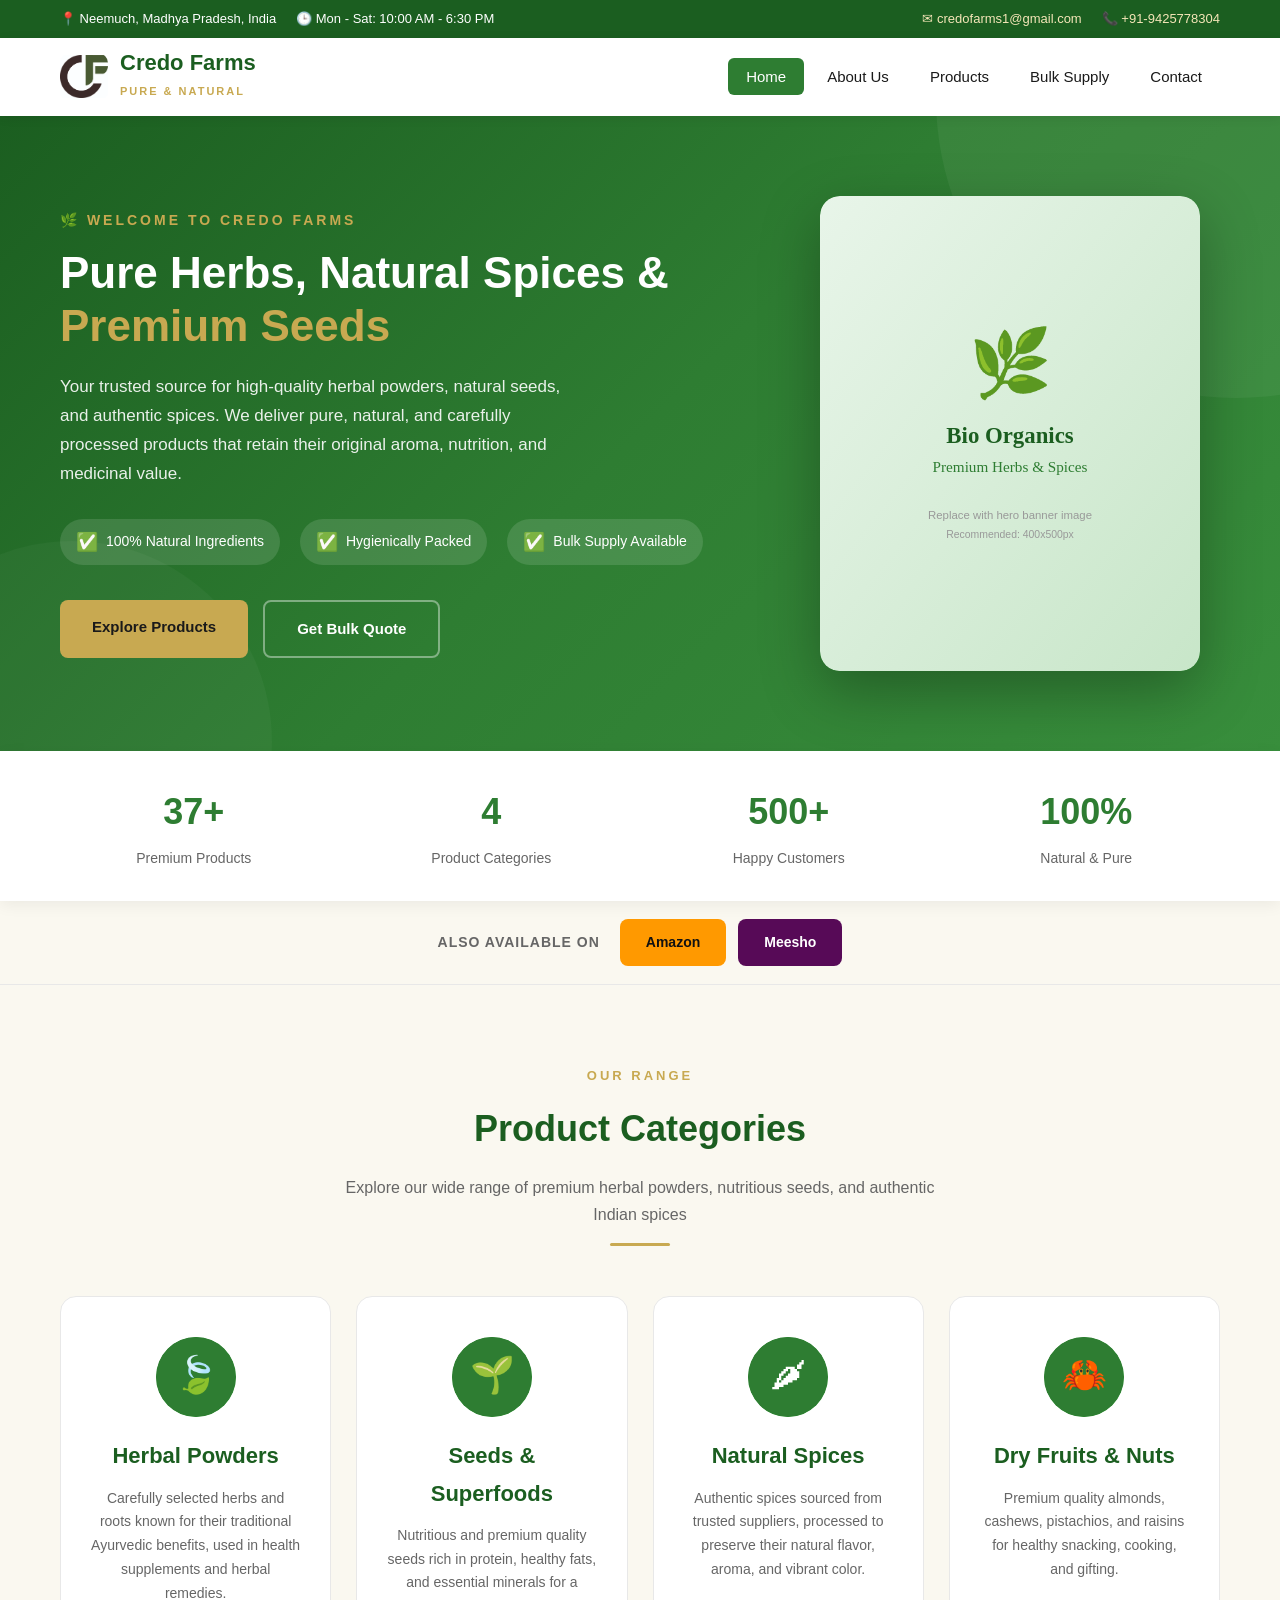
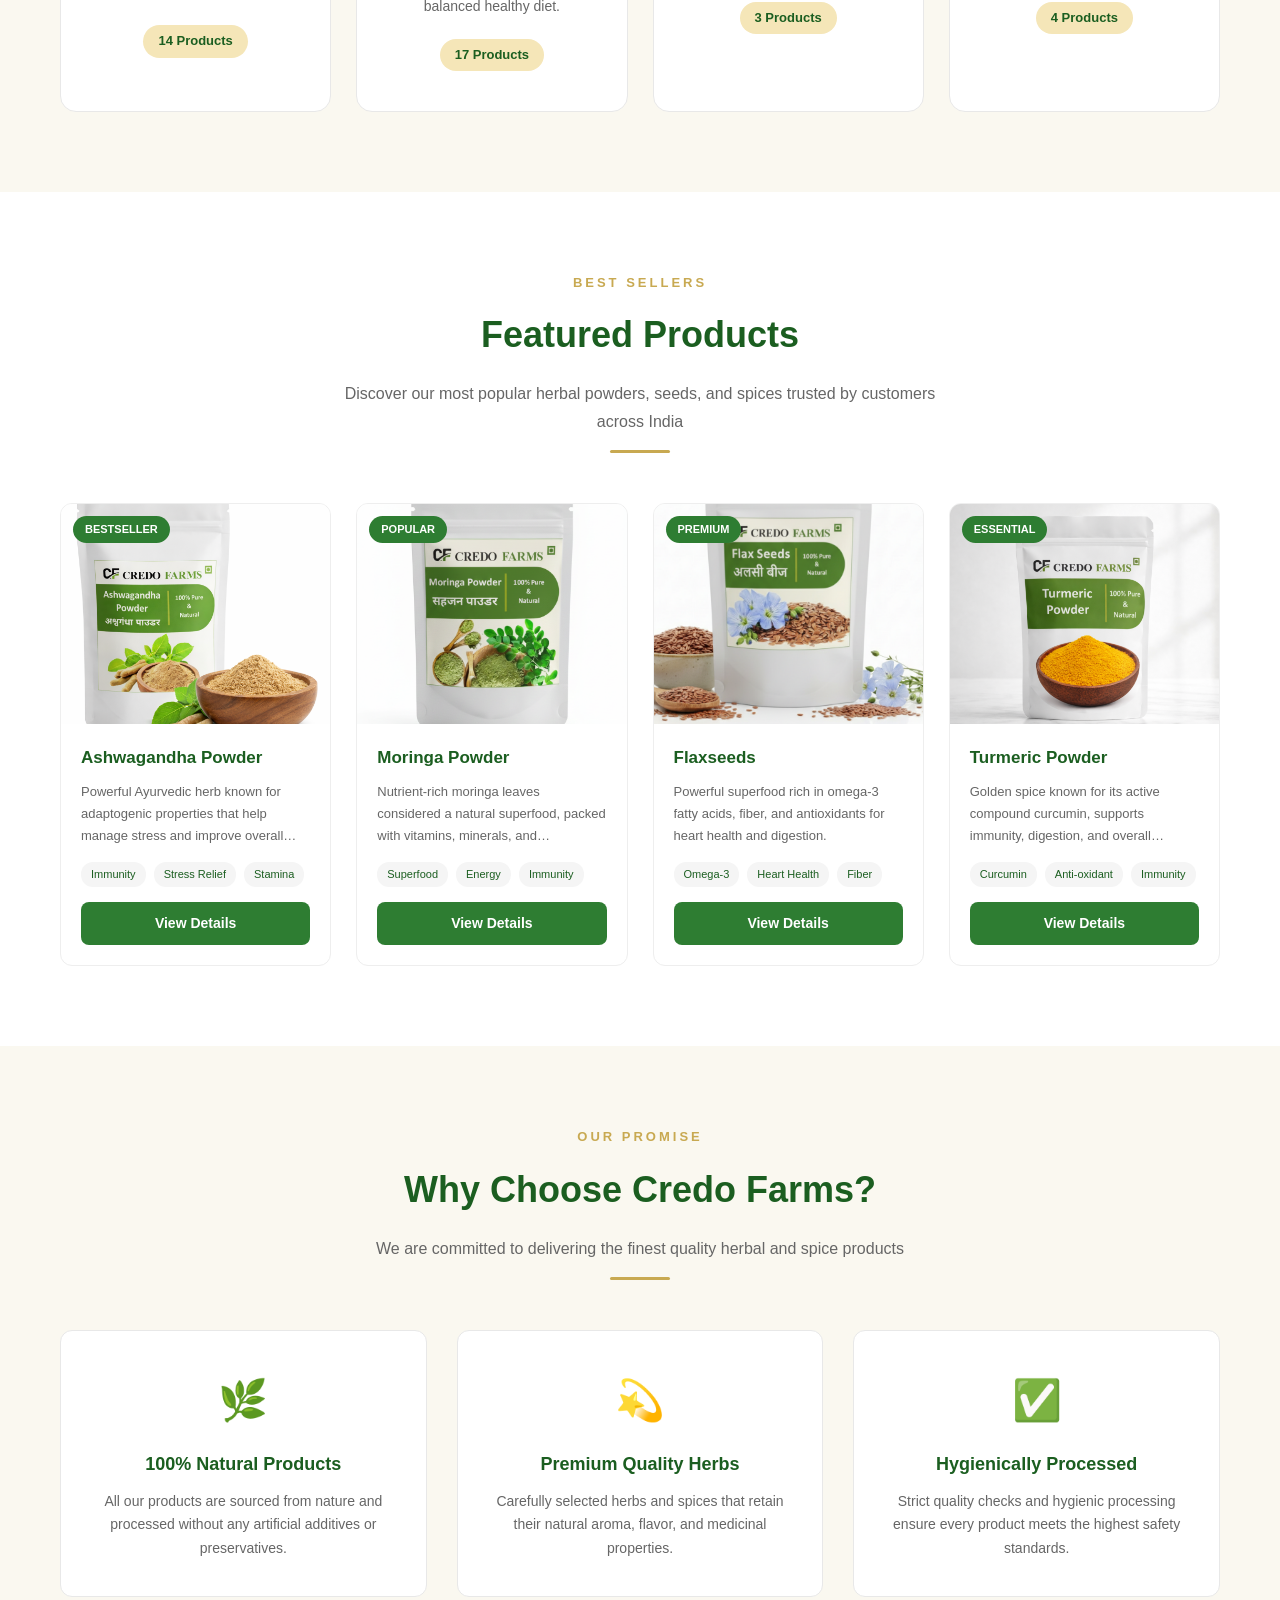
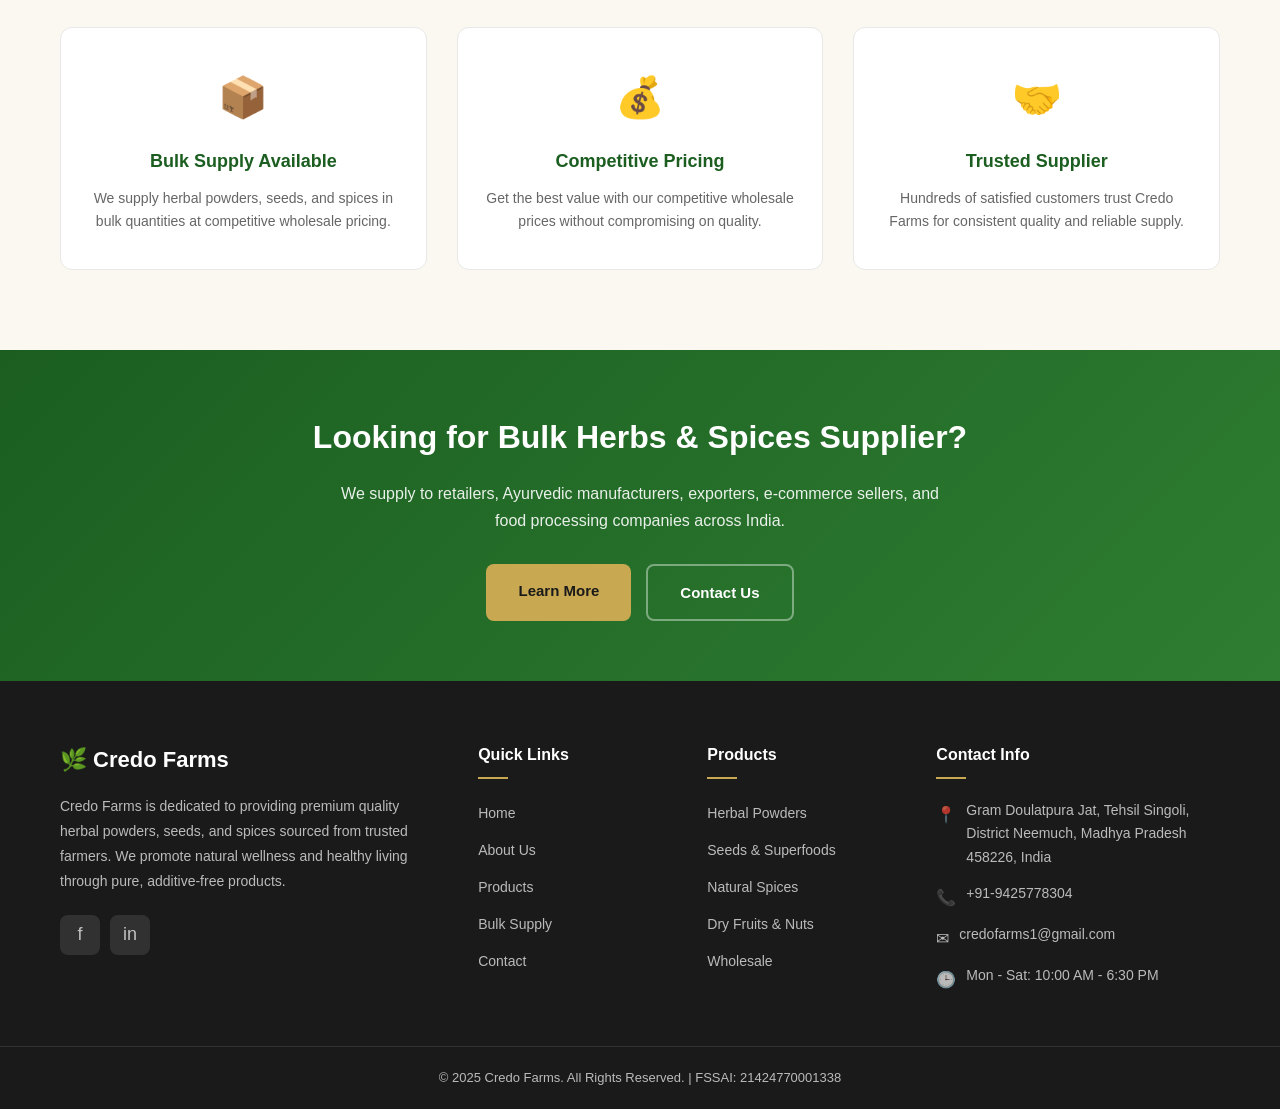
==== index.html @ d469bc90 "Add complete Credo Farms website with all pages, products, and SEO - 5 pages: Home, About, Products," ====
<!DOCTYPE html>
<html lang="en">
<head>
    <meta charset="UTF-8">
    <meta name="viewport" content="width=device-width, initial-scale=1.0">
    <meta name="description" content="Credo Farms - Premium quality herbal powders, natural seeds, authentic spices & dry fruits. Trusted Ayurvedic herbs supplier with bulk supply across India. 100% Pure & Natural.">
    <meta name="keywords" content="Credo Farms, Ayurvedic Herbal Powder Supplier, Bulk Herbal Powder Manufacturer India, Natural Herbal Powder Supplier, Organic Seeds, Indian Spices, Ashwagandha Powder, Moringa Powder, Triphala Powder, Turmeric Powder, Flaxseeds, Chia Seeds, Dry Fruits Wholesale India">
    <meta name="author" content="Credo Farms">
    <meta name="robots" content="index, follow">
    <link rel="canonical" href="https://www.credofarms.in/">
    <title>Credo Farms | Premium Herbs, Seeds & Spices Supplier India</title>

    <!-- Open Graph / Facebook -->
    <meta property="og:type" content="website">
    <meta property="og:url" content="https://www.credofarms.in/">
    <meta property="og:title" content="Credo Farms | Premium Herbs, Seeds & Spices Supplier India">
    <meta property="og:description" content="Premium quality herbal powders, natural seeds, authentic spices & dry fruits. 100% Pure & Natural. Bulk supply across India.">
    <meta property="og:image" content="https://www.credofarms.in/images/logo.jpg">
    <meta property="og:site_name" content="Credo Farms">
    <meta property="og:locale" content="en_IN">

    <!-- Twitter -->
    <meta name="twitter:card" content="summary_large_image">
    <meta name="twitter:title" content="Credo Farms | Premium Herbs, Seeds & Spices Supplier India">
    <meta name="twitter:description" content="Premium quality herbal powders, natural seeds, authentic spices & dry fruits. 100% Pure & Natural.">
    <meta name="twitter:image" content="https://www.credofarms.in/images/logo.jpg">

    <!-- Favicon -->
    <link rel="icon" type="image/jpeg" href="images/logo.jpg">

    <link rel="stylesheet" href="style.css">

    <!-- JSON-LD Structured Data -->
    <script type="application/ld+json">
    {
        "@context": "https://schema.org",
        "@type": "Organization",
        "name": "Credo Farms",
        "alternateName": "Credo Farms - Pure & Natural",
        "url": "https://www.credofarms.in",
        "logo": "https://www.credofarms.in/images/logo.jpg",
        "description": "Premium quality herbal powders, natural seeds, authentic spices & dry fruits supplier from Neemuch, Madhya Pradesh, India.",
        "telephone": "+91-9425778304",
        "email": "credofarms1@gmail.com",
        "address": {
            "@type": "PostalAddress",
            "streetAddress": "Gram Doulatpura Jat, Tehsil Singoli",
            "addressLocality": "Neemuch",
            "addressRegion": "Madhya Pradesh",
            "postalCode": "458226",
            "addressCountry": "IN"
        },
        "sameAs": [
            "https://www.facebook.com/share/1B95sfVtL5/",
            "https://www.instagram.com/credo_farms",
            "https://www.amazon.in/s?k=CREDO+FARMS",
            "https://www.meesho.com/CredoFarms"
        ],
        "openingHoursSpecification": {
            "@type": "OpeningHoursSpecification",
            "dayOfWeek": ["Monday","Tuesday","Wednesday","Thursday","Friday","Saturday"],
            "opens": "10:00",
            "closes": "18:30"
        }
    }
    </script>
    <script type="application/ld+json">
    {
        "@context": "https://schema.org",
        "@type": "LocalBusiness",
        "name": "Credo Farms",
        "image": "https://www.credofarms.in/images/logo.jpg",
        "telephone": "+91-9425778304",
        "email": "credofarms1@gmail.com",
        "url": "https://www.credofarms.in",
        "priceRange": "$$",
        "address": {
            "@type": "PostalAddress",
            "streetAddress": "Gram Doulatpura Jat, Tehsil Singoli",
            "addressLocality": "Neemuch",
            "addressRegion": "Madhya Pradesh",
            "postalCode": "458226",
            "addressCountry": "IN"
        },
        "hasOfferCatalog": {
            "@type": "OfferCatalog",
            "name": "Credo Farms Products",
            "itemListElement": [
                {"@type": "OfferCatalog", "name": "Herbal Powders", "description": "Ashwagandha, Moringa, Triphala, Amla & more Ayurvedic herbal powders"},
                {"@type": "OfferCatalog", "name": "Seeds & Superfoods", "description": "Flaxseeds, Chia Seeds, Pumpkin Seeds, Sunflower Seeds & more"},
                {"@type": "OfferCatalog", "name": "Natural Spices", "description": "Turmeric, Red Chilli, Coriander Powder"},
                {"@type": "OfferCatalog", "name": "Dry Fruits & Nuts", "description": "Almonds, Cashews, Pistachios, Raisins"}
            ]
        }
    }
    </script>
    <script type="application/ld+json">
    {
        "@context": "https://schema.org",
        "@type": "WebSite",
        "name": "Credo Farms",
        "url": "https://www.credofarms.in",
        "description": "Premium Herbs, Seeds & Spices Supplier India"
    }
    </script>
</head>
<body>

    <!-- Top Bar -->
    <div class="top-bar">
        <div class="container">
            <div class="top-bar-left">
                <span>&#128205; Neemuch, Madhya Pradesh, India</span>
                <span>&#128338; Mon - Sat: 10:00 AM - 6:30 PM</span>
            </div>
            <div class="top-bar-right">
                <a href="mailto:credofarms1@gmail.com">&#9993; credofarms1@gmail.com</a>
                <a href="tel:+919425778304">&#128222; +91-9425778304</a>
            </div>
        </div>
    </div>

    <!-- Header -->
    <header>
        <div class="container">
            <a href="index.html" class="logo">
                <img src="images/logo.jpg" alt="Credo Farms Logo" class="logo-icon">
                <div class="logo-text">
                    <h1>Credo Farms</h1>
                    <span>Pure & Natural</span>
                </div>
            </a>
            <button class="menu-toggle" id="menuToggle" aria-label="Menu">&#9776;</button>
            <nav>
                <ul>
                    <li><a href="index.html" class="active">Home</a></li>
                    <li><a href="about.html">About Us</a></li>
                    <li><a href="products.html">Products</a></li>
                    <li><a href="bulk-supply.html">Bulk Supply</a></li>
                    <li><a href="contact.html">Contact</a></li>
                </ul>
            </nav>
        </div>
    </header>

    <!-- Hero Section -->
    <section class="hero">
        <div class="container">
            <div class="hero-content">
                <div class="subtitle">&#127807; Welcome to Credo Farms</div>
                <h2>Pure Herbs, Natural Spices & <span>Premium Seeds</span></h2>
                <p>Your trusted source for high-quality herbal powders, natural seeds, and authentic spices. We deliver pure, natural, and carefully processed products that retain their original aroma, nutrition, and medicinal value.</p>
                <div class="hero-badges">
                    <div class="badge">
                        <span class="badge-icon">&#9989;</span> 100% Natural Ingredients
                    </div>
                    <div class="badge">
                        <span class="badge-icon">&#9989;</span> Hygienically Packed
                    </div>
                    <div class="badge">
                        <span class="badge-icon">&#9989;</span> Bulk Supply Available
                    </div>
                </div>
                <div class="hero-buttons">
                    <a href="products.html" class="btn btn-primary">Explore Products</a>
                    <a href="contact.html" class="btn btn-outline">Get Bulk Quote</a>
                </div>
            </div>
            <div class="hero-image">
                <img src="images/banners/hero-banner.svg" alt="Credo Farms Herbal Products">
            </div>
        </div>
    </section>

    <!-- Stats Bar -->
    <div class="stats-bar">
        <div class="container">
            <div class="stat-item">
                <h3>37+</h3>
                <p>Premium Products</p>
            </div>
            <div class="stat-item">
                <h3>4</h3>
                <p>Product Categories</p>
            </div>
            <div class="stat-item">
                <h3>500+</h3>
                <p>Happy Customers</p>
            </div>
            <div class="stat-item">
                <h3>100%</h3>
                <p>Natural & Pure</p>
            </div>
        </div>
    </div>

    <!-- Also Available On -->
    <div class="available-on">
        <div class="container">
            <span class="available-on-label">Also Available On</span>
            <div class="available-on-links">
                <a href="https://www.amazon.in/s?k=CREDO+FARMS&ref=bl_dp_s_web_0" target="_blank" class="available-on-btn amazon">Amazon</a>
                <a href="https://www.meesho.com/CredoFarms?ms=2&page=2" target="_blank" class="available-on-btn meesho">Meesho</a>
            </div>
        </div>
    </div>

    <!-- Product Categories -->
    <section class="section categories">
        <div class="container">
            <div class="section-header">
                <span class="label">Our Range</span>
                <h2>Product Categories</h2>
                <p>Explore our wide range of premium herbal powders, nutritious seeds, and authentic Indian spices</p>
                <div class="divider"></div>
            </div>
            <div class="categories-grid">
                <a href="products.html#herbal" class="category-card">
                    <div class="category-icon"><img src="images/icons/herbal-powders.svg" alt="Herbal Powders"></div>
                    <h3>Herbal Powders</h3>
                    <p>Carefully selected herbs and roots known for their traditional Ayurvedic benefits, used in health supplements and herbal remedies.</p>
                    <span class="product-count">14 Products</span>
                </a>
                <a href="products.html#seeds" class="category-card">
                    <div class="category-icon"><img src="images/icons/seeds.svg" alt="Seeds"></div>
                    <h3>Seeds & Superfoods</h3>
                    <p>Nutritious and premium quality seeds rich in protein, healthy fats, and essential minerals for a balanced healthy diet.</p>
                    <span class="product-count">17 Products</span>
                </a>
                <a href="products.html#spices" class="category-card">
                    <div class="category-icon"><img src="images/icons/spices.svg" alt="Spices"></div>
                    <h3>Natural Spices</h3>
                    <p>Authentic spices sourced from trusted suppliers, processed to preserve their natural flavor, aroma, and vibrant color.</p>
                    <span class="product-count">3 Products</span>
                </a>
                <a href="products.html#dryfruits" class="category-card">
                    <div class="category-icon"><img src="images/icons/dryfruits.svg" alt="Dry Fruits"></div>
                    <h3>Dry Fruits & Nuts</h3>
                    <p>Premium quality almonds, cashews, pistachios, and raisins for healthy snacking, cooking, and gifting.</p>
                    <span class="product-count">4 Products</span>
                </a>
            </div>
        </div>
    </section>

    <!-- Featured Products -->
    <section class="section">
        <div class="container">
            <div class="section-header">
                <span class="label">Best Sellers</span>
                <h2>Featured Products</h2>
                <p>Discover our most popular herbal powders, seeds, and spices trusted by customers across India</p>
                <div class="divider"></div>
            </div>
            <div class="products-grid">
                <div class="product-card">
                    <div class="product-card-img">
                        <span class="tag">Bestseller</span>
                        <img src="images/products/ashwagandha-powder.png" alt="Ashwagandha Powder">
                    </div>
                    <div class="product-card-body">
                        <h3>Ashwagandha Powder</h3>
                        <p>Powerful Ayurvedic herb known for adaptogenic properties that help manage stress and improve overall vitality.</p>
                        <div class="features">
                            <span>Immunity</span>
                            <span>Stress Relief</span>
                            <span>Stamina</span>
                        </div>
                        <a href="products.html" class="btn btn-green">View Details</a>
                    </div>
                </div>
                <div class="product-card">
                    <div class="product-card-img">
                        <span class="tag">Popular</span>
                        <img src="images/products/moringa-powder.jpg" alt="Moringa Powder">
                    </div>
                    <div class="product-card-body">
                        <h3>Moringa Powder</h3>
                        <p>Nutrient-rich moringa leaves considered a natural superfood, packed with vitamins, minerals, and antioxidants.</p>
                        <div class="features">
                            <span>Superfood</span>
                            <span>Energy</span>
                            <span>Immunity</span>
                        </div>
                        <a href="products.html" class="btn btn-green">View Details</a>
                    </div>
                </div>
                <div class="product-card">
                    <div class="product-card-img">
                        <span class="tag">Premium</span>
                        <img src="images/products/flaxseeds.png" alt="Flaxseeds">
                    </div>
                    <div class="product-card-body">
                        <h3>Flaxseeds</h3>
                        <p>Powerful superfood rich in omega-3 fatty acids, fiber, and antioxidants for heart health and digestion.</p>
                        <div class="features">
                            <span>Omega-3</span>
                            <span>Heart Health</span>
                            <span>Fiber</span>
                        </div>
                        <a href="products.html" class="btn btn-green">View Details</a>
                    </div>
                </div>
                <div class="product-card">
                    <div class="product-card-img">
                        <span class="tag">Essential</span>
                        <img src="images/products/turmeric-powder.png" alt="Turmeric Powder">
                    </div>
                    <div class="product-card-body">
                        <h3>Turmeric Powder</h3>
                        <p>Golden spice known for its active compound curcumin, supports immunity, digestion, and overall wellness.</p>
                        <div class="features">
                            <span>Curcumin</span>
                            <span>Anti-oxidant</span>
                            <span>Immunity</span>
                        </div>
                        <a href="products.html" class="btn btn-green">View Details</a>
                    </div>
                </div>
            </div>
        </div>
    </section>

    <!-- Why Choose Us -->
    <section class="section why-us">
        <div class="container">
            <div class="section-header">
                <span class="label">Our Promise</span>
                <h2>Why Choose Credo Farms?</h2>
                <p>We are committed to delivering the finest quality herbal and spice products</p>
                <div class="divider"></div>
            </div>
            <div class="why-us-grid">
                <div class="why-us-card">
                    <div class="icon">&#127807;</div>
                    <h3>100% Natural Products</h3>
                    <p>All our products are sourced from nature and processed without any artificial additives or preservatives.</p>
                </div>
                <div class="why-us-card">
                    <div class="icon">&#128171;</div>
                    <h3>Premium Quality Herbs</h3>
                    <p>Carefully selected herbs and spices that retain their natural aroma, flavor, and medicinal properties.</p>
                </div>
                <div class="why-us-card">
                    <div class="icon">&#9989;</div>
                    <h3>Hygienically Processed</h3>
                    <p>Strict quality checks and hygienic processing ensure every product meets the highest safety standards.</p>
                </div>
                <div class="why-us-card">
                    <div class="icon">&#128230;</div>
                    <h3>Bulk Supply Available</h3>
                    <p>We supply herbal powders, seeds, and spices in bulk quantities at competitive wholesale pricing.</p>
                </div>
                <div class="why-us-card">
                    <div class="icon">&#128176;</div>
                    <h3>Competitive Pricing</h3>
                    <p>Get the best value with our competitive wholesale prices without compromising on quality.</p>
                </div>
                <div class="why-us-card">
                    <div class="icon">&#129309;</div>
                    <h3>Trusted Supplier</h3>
                    <p>Hundreds of satisfied customers trust Credo Farms for consistent quality and reliable supply.</p>
                </div>
            </div>
        </div>
    </section>

    <!-- Bulk Supply CTA -->
    <section class="bulk-cta">
        <div class="container">
            <h2>Looking for Bulk Herbs & Spices Supplier?</h2>
            <p>We supply to retailers, Ayurvedic manufacturers, exporters, e-commerce sellers, and food processing companies across India.</p>
            <div class="cta-buttons">
                <a href="bulk-supply.html" class="btn btn-primary">Learn More</a>
                <a href="contact.html" class="btn btn-outline">Contact Us</a>
            </div>
        </div>
    </section>

    <!-- Footer -->
    <footer>
        <div class="container">
            <div class="footer-grid">
                <div class="footer-brand">
                    <h3>&#127807; Credo Farms</h3>
                    <p>Credo Farms is dedicated to providing premium quality herbal powders, seeds, and spices sourced from trusted farmers. We promote natural wellness and healthy living through pure, additive-free products.</p>
                    <div class="footer-social">
                        <a href="https://www.facebook.com/share/1B95sfVtL5/" title="Facebook" target="_blank">f</a>
                        <a href="https://www.instagram.com/credo_farms?igsh=MTVqYTg5eHdmNXNsdQ==" title="Instagram" target="_blank">in</a>
                    </div>
                </div>
                <div>
                    <h4>Quick Links</h4>
                    <ul class="footer-links">
                        <li><a href="index.html">Home</a></li>
                        <li><a href="about.html">About Us</a></li>
                        <li><a href="products.html">Products</a></li>
                        <li><a href="bulk-supply.html">Bulk Supply</a></li>
                        <li><a href="contact.html">Contact</a></li>
                    </ul>
                </div>
                <div>
                    <h4>Products</h4>
                    <ul class="footer-links">
                        <li><a href="products.html#herbal">Herbal Powders</a></li>
                        <li><a href="products.html#seeds">Seeds & Superfoods</a></li>
                        <li><a href="products.html#spices">Natural Spices</a></li>
                        <li><a href="products.html#dryfruits">Dry Fruits & Nuts</a></li>
                        <li><a href="bulk-supply.html">Wholesale</a></li>
                    </ul>
                </div>
                <div>
                    <h4>Contact Info</h4>
                    <ul class="footer-contact">
                        <li><span>&#128205;</span> Gram Doulatpura Jat, Tehsil Singoli, District Neemuch, Madhya Pradesh 458226, India</li>
                        <li><span>&#128222;</span> +91-9425778304</li>
                        <li><span>&#9993;</span> credofarms1@gmail.com</li>
                        <li><span>&#128338;</span> Mon - Sat: 10:00 AM - 6:30 PM</li>
                    </ul>
                </div>
            </div>
        </div>
        <div class="footer-bottom">
            <div class="container">
                <p>&copy; 2025 Credo Farms. All Rights Reserved. | FSSAI: 21424770001338</p>
            </div>
        </div>
    </footer>

    <script>
    (function() {
        var toggle = document.getElementById('menuToggle');
        var menu = document.querySelector('nav ul');
        toggle.addEventListener('click', function() {
            menu.classList.toggle('active');
            toggle.innerHTML = menu.classList.contains('active') ? '&#10005;' : '&#9776;';
        });
        menu.querySelectorAll('a').forEach(function(link) {
            link.addEventListener('click', function() {
                menu.classList.remove('active');
                toggle.innerHTML = '&#9776;';
            });
        });
    })();
    </script>
</body>
</html>
---- style.css ----
/* ===== RESET & BASE ===== */
* { margin: 0; padding: 0; box-sizing: border-box; }
html { scroll-behavior: smooth; }
body { font-family: 'Segoe UI', Tahoma, Geneva, Verdana, sans-serif; color: #333; line-height: 1.7; }
a { text-decoration: none; color: inherit; }
ul { list-style: none; }
img { max-width: 100%; height: auto; display: block; }
.container { max-width: 1200px; margin: 0 auto; padding: 0 20px; }

/* ===== COLOR VARIABLES ===== */
:root {
    --primary: #2e7d32;
    --primary-dark: #1b5e20;
    --primary-light: #4caf50;
    --gold: #c8a951;
    --gold-light: #f5e6b8;
    --cream: #faf8f0;
    --dark: #1a1a1a;
    --gray: #666;
    --light-gray: #f5f5f5;
    --white: #fff;
}

/* ===== TOP BAR ===== */
.top-bar {
    background: var(--primary-dark);
    color: var(--white);
    padding: 8px 0;
    font-size: 13px;
}
.top-bar .container {
    display: flex;
    justify-content: space-between;
    align-items: center;
    flex-wrap: wrap;
    gap: 10px;
}
.top-bar a { color: var(--gold-light); }
.top-bar a:hover { color: var(--gold); }
.top-bar-left, .top-bar-right { display: flex; align-items: center; gap: 20px; }
.top-bar-right a { display: flex; align-items: center; gap: 5px; }

/* ===== HEADER / NAVBAR ===== */
header {
    background: var(--white);
    box-shadow: 0 2px 10px rgba(0,0,0,0.08);
    position: sticky;
    top: 0;
    z-index: 1000;
}
header .container {
    display: flex;
    justify-content: space-between;
    align-items: center;
    padding-top: 12px;
    padding-bottom: 12px;
}
.logo {
    display: flex;
    align-items: center;
    gap: 12px;
}
img.logo-icon {
    width: 48px;
    height: 48px;
    border-radius: 10px;
    object-fit: contain;
}
.logo-text h1 {
    font-size: 22px;
    color: var(--primary-dark);
    font-weight: 700;
    line-height: 1.2;
}
.logo-text span {
    font-size: 11px;
    color: var(--gold);
    text-transform: uppercase;
    letter-spacing: 2px;
    font-weight: 600;
}

nav ul {
    display: flex;
    gap: 5px;
}
nav ul li a {
    padding: 10px 18px;
    font-weight: 500;
    font-size: 15px;
    color: var(--dark);
    border-radius: 6px;
    transition: all 0.3s;
}
nav ul li a:hover,
nav ul li a.active {
    background: var(--primary);
    color: var(--white);
}

/* Mobile menu toggle */
.menu-toggle {
    display: none;
    background: none;
    border: none;
    font-size: 28px;
    cursor: pointer;
    color: var(--primary-dark);
}

/* ===== HERO SECTION ===== */
.hero {
    background: linear-gradient(135deg, var(--primary-dark) 0%, var(--primary) 50%, #388e3c 100%);
    color: var(--white);
    padding: 80px 0;
    position: relative;
    overflow: hidden;
}
.hero::before {
    content: '';
    position: absolute;
    top: -50%;
    right: -20%;
    width: 600px;
    height: 600px;
    background: rgba(255,255,255,0.05);
    border-radius: 50%;
}
.hero::after {
    content: '';
    position: absolute;
    bottom: -30%;
    left: -10%;
    width: 400px;
    height: 400px;
    background: rgba(255,255,255,0.03);
    border-radius: 50%;
}
.hero .container {
    display: flex;
    align-items: center;
    gap: 60px;
    position: relative;
    z-index: 1;
}
.hero-content { flex: 1; }
.hero-content .subtitle {
    color: var(--gold);
    font-size: 14px;
    text-transform: uppercase;
    letter-spacing: 3px;
    font-weight: 600;
    margin-bottom: 15px;
}
.hero-content h2 {
    font-size: 44px;
    line-height: 1.2;
    margin-bottom: 20px;
    font-weight: 700;
}
.hero-content h2 span { color: var(--gold); }
.hero-content p {
    font-size: 17px;
    opacity: 0.9;
    margin-bottom: 30px;
    max-width: 520px;
}
.hero-badges {
    display: flex;
    gap: 20px;
    margin-bottom: 35px;
    flex-wrap: wrap;
}
.hero-badges .badge {
    display: flex;
    align-items: center;
    gap: 8px;
    font-size: 14px;
    background: rgba(255,255,255,0.12);
    padding: 8px 16px;
    border-radius: 30px;
}
.hero-badges .badge-icon {
    font-size: 18px;
}
.hero-buttons {
    display: flex;
    gap: 15px;
    flex-wrap: wrap;
}
.btn {
    display: inline-block;
    padding: 14px 32px;
    border-radius: 8px;
    font-weight: 600;
    font-size: 15px;
    transition: all 0.3s;
    cursor: pointer;
    border: none;
}
.btn-primary {
    background: var(--gold);
    color: var(--dark);
}
.btn-primary:hover {
    background: #d4b85c;
    transform: translateY(-2px);
    box-shadow: 0 8px 25px rgba(200,169,81,0.4);
}
.btn-outline {
    background: transparent;
    color: var(--white);
    border: 2px solid rgba(255,255,255,0.4);
}
.btn-outline:hover {
    border-color: var(--white);
    background: rgba(255,255,255,0.1);
}
.btn-green {
    background: var(--primary);
    color: var(--white);
}
.btn-green:hover {
    background: var(--primary-dark);
    transform: translateY(-2px);
    box-shadow: 0 8px 25px rgba(46,125,50,0.4);
}

.hero-image {
    flex: 0 0 400px;
    text-align: center;
}
.hero-image img {
    max-width: 380px;
    border-radius: 20px;
    box-shadow: 0 20px 60px rgba(0,0,0,0.3);
}

/* ===== STATS BAR ===== */
.stats-bar {
    background: var(--white);
    padding: 30px 0;
    box-shadow: 0 4px 15px rgba(0,0,0,0.06);
    position: relative;
    z-index: 2;
}
.stats-bar .container {
    display: grid;
    grid-template-columns: repeat(4, 1fr);
    gap: 30px;
    text-align: center;
}
.stat-item h3 {
    font-size: 36px;
    color: var(--primary);
    font-weight: 700;
}
.stat-item p {
    font-size: 14px;
    color: var(--gray);
    margin-top: 5px;
}

/* ===== ALSO AVAILABLE ON ===== */
.available-on {
    background: var(--cream);
    padding: 18px 0;
    border-bottom: 1px solid #e8e8e8;
}
.available-on .container {
    display: flex;
    align-items: center;
    justify-content: center;
    gap: 20px;
    flex-wrap: wrap;
}
.available-on-label {
    font-size: 14px;
    font-weight: 600;
    color: var(--gray);
    text-transform: uppercase;
    letter-spacing: 1px;
}
.available-on-links {
    display: flex;
    gap: 12px;
    flex-wrap: wrap;
}
.available-on-btn {
    display: inline-flex;
    align-items: center;
    gap: 8px;
    padding: 10px 24px;
    border-radius: 8px;
    font-size: 14px;
    font-weight: 600;
    transition: all 0.3s;
    border: 2px solid transparent;
}
.available-on-btn.amazon {
    background: #ff9900;
    color: #111;
}
.available-on-btn.amazon:hover {
    background: #e88b00;
    transform: translateY(-2px);
    box-shadow: 0 5px 15px rgba(255,153,0,0.3);
}
.available-on-btn.meesho {
    background: #570a57;
    color: #fff;
}
.available-on-btn.meesho:hover {
    background: #6d0e6d;
    transform: translateY(-2px);
    box-shadow: 0 5px 15px rgba(87,10,87,0.3);
}

/* ===== SECTION COMMON ===== */
.section { padding: 80px 0; }
.section-header {
    text-align: center;
    margin-bottom: 50px;
}
.section-header .label {
    color: var(--gold);
    font-size: 13px;
    text-transform: uppercase;
    letter-spacing: 3px;
    font-weight: 600;
    display: block;
    margin-bottom: 10px;
}
.section-header h2 {
    font-size: 36px;
    color: var(--primary-dark);
    margin-bottom: 15px;
}
.section-header p {
    color: var(--gray);
    max-width: 600px;
    margin: 0 auto;
    font-size: 16px;
}
.section-header .divider {
    width: 60px;
    height: 3px;
    background: var(--gold);
    margin: 15px auto 0;
    border-radius: 2px;
}

/* ===== CATEGORIES SECTION ===== */
.categories { background: var(--cream); }
.categories-grid {
    display: grid;
    grid-template-columns: repeat(4, 1fr);
    gap: 25px;
}
.category-card {
    background: var(--white);
    border-radius: 16px;
    padding: 40px 30px;
    text-align: center;
    transition: all 0.3s;
    border: 1px solid #e8e8e8;
}
.category-card:hover {
    transform: translateY(-8px);
    box-shadow: 0 20px 40px rgba(0,0,0,0.1);
    border-color: var(--primary-light);
}
.category-icon {
    width: 80px;
    height: 80px;
    background: linear-gradient(135deg, var(--primary), var(--primary-light));
    border-radius: 50%;
    display: flex;
    align-items: center;
    justify-content: center;
    margin: 0 auto 20px;
    font-size: 36px;
}
.category-card h3 {
    font-size: 22px;
    color: var(--primary-dark);
    margin-bottom: 12px;
}
.category-card p {
    color: var(--gray);
    font-size: 14px;
    margin-bottom: 20px;
}
.category-card .product-count {
    display: inline-block;
    background: var(--gold-light);
    color: var(--primary-dark);
    padding: 5px 15px;
    border-radius: 20px;
    font-size: 13px;
    font-weight: 600;
}

/* ===== PRODUCTS GRID ===== */
.products-grid {
    display: grid;
    grid-template-columns: repeat(auto-fill, minmax(270px, 1fr));
    gap: 25px;
}
.product-card {
    background: var(--white);
    border-radius: 12px;
    overflow: hidden;
    transition: all 0.3s;
    border: 1px solid #eee;
}
.product-card:hover {
    transform: translateY(-5px);
    box-shadow: 0 15px 35px rgba(0,0,0,0.1);
}
.product-card-img {
    height: 220px;
    background: var(--cream);
    display: flex;
    align-items: center;
    justify-content: center;
    font-size: 60px;
    position: relative;
    overflow: hidden;
}
.product-card-img img {
    width: 100%;
    height: 100%;
    object-fit: cover;
}
.category-icon img {
    width: 100%;
    height: 100%;
    border-radius: 50%;
}
.product-card-img .tag {
    position: absolute;
    top: 12px;
    left: 12px;
    background: var(--primary);
    color: var(--white);
    padding: 4px 12px;
    border-radius: 20px;
    font-size: 11px;
    font-weight: 600;
    text-transform: uppercase;
}
.product-card-body {
    padding: 20px;
}
.product-card-body h3 {
    font-size: 17px;
    color: var(--primary-dark);
    margin-bottom: 8px;
}
.product-card-body p {
    font-size: 13px;
    color: var(--gray);
    margin-bottom: 15px;
    display: -webkit-box;
    -webkit-line-clamp: 3;
    -webkit-box-orient: vertical;
    overflow: hidden;
}
.product-card-body .features {
    display: flex;
    gap: 8px;
    flex-wrap: wrap;
    margin-bottom: 15px;
}
.product-card-body .features span {
    background: var(--light-gray);
    padding: 3px 10px;
    border-radius: 12px;
    font-size: 11px;
    color: var(--primary-dark);
}
.product-card-body .btn {
    width: 100%;
    text-align: center;
    padding: 10px;
    font-size: 14px;
}

/* ===== WHY CHOOSE US ===== */
.why-us { background: var(--cream); }
.why-us-grid {
    display: grid;
    grid-template-columns: repeat(3, 1fr);
    gap: 30px;
}
.why-us-card {
    background: var(--white);
    padding: 35px 25px;
    border-radius: 12px;
    text-align: center;
    border: 1px solid #e8e8e8;
    transition: all 0.3s;
}
.why-us-card:hover {
    border-color: var(--primary-light);
    box-shadow: 0 10px 30px rgba(0,0,0,0.08);
}
.why-us-card .icon {
    font-size: 40px;
    margin-bottom: 15px;
}
.why-us-card h3 {
    font-size: 18px;
    color: var(--primary-dark);
    margin-bottom: 10px;
}
.why-us-card p {
    font-size: 14px;
    color: var(--gray);
}

/* ===== ABOUT SECTION ===== */
.about-content {
    display: grid;
    grid-template-columns: 1fr 1fr;
    gap: 60px;
    align-items: center;
}
.about-text h3 {
    font-size: 28px;
    color: var(--primary-dark);
    margin-bottom: 15px;
}
.about-text p {
    color: var(--gray);
    margin-bottom: 15px;
    font-size: 15px;
}
.about-text .highlights {
    display: grid;
    grid-template-columns: 1fr 1fr;
    gap: 12px;
    margin-top: 25px;
}
.about-text .highlights li {
    display: flex;
    align-items: center;
    gap: 10px;
    font-size: 14px;
    color: var(--primary-dark);
    font-weight: 500;
}
.about-text .highlights li span { font-size: 18px; }
.about-image {
    position: relative;
}
.about-image img {
    border-radius: 16px;
    box-shadow: 0 20px 40px rgba(0,0,0,0.1);
}
.about-image .experience-badge {
    position: absolute;
    bottom: -20px;
    right: -20px;
    background: var(--gold);
    color: var(--dark);
    padding: 20px 25px;
    border-radius: 12px;
    text-align: center;
    box-shadow: 0 10px 30px rgba(200,169,81,0.4);
}
.about-image .experience-badge h4 {
    font-size: 32px;
    line-height: 1;
}
.about-image .experience-badge p {
    font-size: 12px;
    font-weight: 600;
    text-transform: uppercase;
    letter-spacing: 1px;
}

/* ===== BULK SUPPLY CTA ===== */
.bulk-cta {
    background: linear-gradient(135deg, var(--primary-dark), var(--primary));
    color: var(--white);
    padding: 60px 0;
    text-align: center;
}
.bulk-cta h2 {
    font-size: 32px;
    margin-bottom: 15px;
}
.bulk-cta p {
    font-size: 16px;
    opacity: 0.9;
    max-width: 600px;
    margin: 0 auto 30px;
}
.bulk-cta .cta-buttons {
    display: flex;
    gap: 15px;
    justify-content: center;
    flex-wrap: wrap;
}

/* ===== BULK SUPPLY PAGE ===== */
.supply-types {
    display: grid;
    grid-template-columns: repeat(3, 1fr);
    gap: 25px;
    margin-top: 40px;
}
.supply-card {
    background: var(--white);
    padding: 30px;
    border-radius: 12px;
    border: 1px solid #e8e8e8;
    text-align: center;
    transition: all 0.3s;
}
.supply-card:hover {
    transform: translateY(-5px);
    box-shadow: 0 15px 35px rgba(0,0,0,0.08);
}
.supply-card .icon { font-size: 40px; margin-bottom: 15px; }
.supply-card h3 { font-size: 18px; color: var(--primary-dark); margin-bottom: 10px; }
.supply-card p { font-size: 14px; color: var(--gray); }

/* ===== CONTACT PAGE ===== */
.contact-grid {
    display: grid;
    grid-template-columns: 1fr 1fr;
    gap: 50px;
}
.contact-info-cards {
    display: grid;
    gap: 20px;
}
.contact-info-card {
    display: flex;
    gap: 15px;
    align-items: flex-start;
    background: var(--white);
    padding: 25px;
    border-radius: 12px;
    border: 1px solid #e8e8e8;
}
.contact-info-card .icon {
    width: 50px;
    height: 50px;
    background: var(--primary);
    border-radius: 12px;
    display: flex;
    align-items: center;
    justify-content: center;
    font-size: 22px;
    flex-shrink: 0;
}
.contact-info-card h4 {
    font-size: 16px;
    color: var(--primary-dark);
    margin-bottom: 5px;
}
.contact-info-card p {
    font-size: 14px;
    color: var(--gray);
}
.contact-form {
    background: var(--white);
    padding: 35px;
    border-radius: 16px;
    border: 1px solid #e8e8e8;
}
.contact-form h3 {
    font-size: 22px;
    color: var(--primary-dark);
    margin-bottom: 25px;
}
.form-group {
    margin-bottom: 18px;
}
.form-group label {
    display: block;
    font-size: 14px;
    font-weight: 500;
    color: var(--dark);
    margin-bottom: 6px;
}
.form-group input,
.form-group textarea,
.form-group select {
    width: 100%;
    padding: 12px 16px;
    border: 1px solid #ddd;
    border-radius: 8px;
    font-size: 14px;
    font-family: inherit;
    transition: border-color 0.3s;
}
.form-group input:focus,
.form-group textarea:focus,
.form-group select:focus {
    outline: none;
    border-color: var(--primary);
    box-shadow: 0 0 0 3px rgba(46,125,50,0.1);
}
.form-group textarea { resize: vertical; min-height: 120px; }
.form-row {
    display: grid;
    grid-template-columns: 1fr 1fr;
    gap: 15px;
}

/* ===== FOOTER ===== */
footer {
    background: var(--dark);
    color: rgba(255,255,255,0.7);
    padding: 60px 0 0;
}
.footer-grid {
    display: grid;
    grid-template-columns: 2fr 1fr 1fr 1.5fr;
    gap: 40px;
    margin-bottom: 40px;
}
.footer-brand h3 {
    color: var(--white);
    font-size: 22px;
    margin-bottom: 15px;
}
.footer-brand p {
    font-size: 14px;
    line-height: 1.8;
    margin-bottom: 20px;
}
.footer-social {
    display: flex;
    gap: 10px;
}
.footer-social a {
    width: 40px;
    height: 40px;
    background: rgba(255,255,255,0.1);
    border-radius: 8px;
    display: flex;
    align-items: center;
    justify-content: center;
    font-size: 18px;
    transition: all 0.3s;
}
.footer-social a:hover {
    background: var(--primary);
    color: var(--white);
}
footer h4 {
    color: var(--white);
    font-size: 16px;
    margin-bottom: 20px;
    position: relative;
    padding-bottom: 10px;
}
footer h4::after {
    content: '';
    position: absolute;
    bottom: 0;
    left: 0;
    width: 30px;
    height: 2px;
    background: var(--gold);
}
.footer-links li {
    margin-bottom: 10px;
}
.footer-links a {
    font-size: 14px;
    transition: color 0.3s;
}
.footer-links a:hover {
    color: var(--gold);
}
.footer-contact li {
    display: flex;
    gap: 10px;
    margin-bottom: 12px;
    font-size: 14px;
    align-items: flex-start;
}
.footer-contact li span { font-size: 16px; flex-shrink: 0; margin-top: 2px; }
.footer-bottom {
    border-top: 1px solid rgba(255,255,255,0.1);
    padding: 20px 0;
    text-align: center;
    font-size: 13px;
}

/* ===== PAGE BANNER ===== */
.page-banner {
    background: linear-gradient(135deg, var(--primary-dark), var(--primary));
    color: var(--white);
    padding: 50px 0;
    text-align: center;
}
.page-banner h2 {
    font-size: 36px;
    margin-bottom: 10px;
}
.page-banner .breadcrumb {
    font-size: 14px;
    opacity: 0.8;
}
.page-banner .breadcrumb a { color: var(--gold-light); }
.page-banner .breadcrumb a:hover { color: var(--gold); }

/* ===== PRODUCT FILTER TABS ===== */
.filter-tabs {
    display: flex;
    justify-content: center;
    gap: 10px;
    margin-bottom: 40px;
    flex-wrap: wrap;
}
.filter-tab {
    padding: 10px 24px;
    border: 2px solid #ddd;
    border-radius: 30px;
    font-size: 14px;
    font-weight: 500;
    cursor: pointer;
    transition: all 0.3s;
    background: var(--white);
}
.filter-tab:hover,
.filter-tab.active {
    border-color: var(--primary);
    background: var(--primary);
    color: var(--white);
}

/* ===== PRODUCT DETAIL SECTION ===== */
.product-detail {
    display: grid;
    grid-template-columns: 1fr 1fr;
    gap: 50px;
    align-items: start;
}
.product-detail-img {
    background: var(--cream);
    border-radius: 16px;
    padding: 40px;
    text-align: center;
    font-size: 120px;
}
.product-detail-info h2 {
    font-size: 30px;
    color: var(--primary-dark);
    margin-bottom: 15px;
}
.product-detail-info p {
    color: var(--gray);
    margin-bottom: 20px;
}
.product-detail-info .key-features {
    margin-bottom: 25px;
}
.product-detail-info .key-features li {
    padding: 8px 0;
    border-bottom: 1px solid #eee;
    font-size: 14px;
    display: flex;
    align-items: center;
    gap: 10px;
}

/* ===== QUALITY SECTION ===== */
.quality-grid {
    display: grid;
    grid-template-columns: repeat(4, 1fr);
    gap: 25px;
}
.quality-card {
    text-align: center;
    padding: 30px 20px;
    background: var(--white);
    border-radius: 12px;
    border: 1px solid #e8e8e8;
}
.quality-card .icon { font-size: 40px; margin-bottom: 15px; }
.quality-card h3 { font-size: 16px; color: var(--primary-dark); margin-bottom: 8px; }
.quality-card p { font-size: 13px; color: var(--gray); }

/* ===== RESPONSIVE ===== */

/* Tablet landscape */
@media (max-width: 1024px) {
    .categories-grid { grid-template-columns: repeat(2, 1fr); }
    .footer-grid { grid-template-columns: 1fr 1fr; }
    .quality-grid { grid-template-columns: repeat(2, 1fr); }
}

/* Tablet portrait */
@media (max-width: 992px) {
    .hero .container { flex-direction: column; text-align: center; gap: 40px; }
    .hero-content h2 { font-size: 34px; }
    .hero-content p { margin: 0 auto 30px; }
    .hero-badges { justify-content: center; }
    .hero-buttons { justify-content: center; }
    .hero-image { flex: none; }
    .hero-image img { max-width: 280px; margin: 0 auto; }
    .stats-bar .container { grid-template-columns: repeat(2, 1fr); }
    .why-us-grid { grid-template-columns: repeat(2, 1fr); }
    .about-content { grid-template-columns: 1fr; gap: 40px; }
    .about-image { order: -1; }
    .about-image .experience-badge { right: 10px; bottom: -10px; }
    .contact-grid { grid-template-columns: 1fr; }
    .supply-types { grid-template-columns: repeat(2, 1fr); }
    .product-detail { grid-template-columns: 1fr; }
    .bulk-cta h2 { font-size: 26px; }
}

/* Mobile landscape / small tablet */
@media (max-width: 768px) {
    /* Top bar */
    .top-bar { padding: 6px 0; font-size: 12px; }
    .top-bar .container { flex-direction: column; text-align: center; gap: 5px; }
    .top-bar-left, .top-bar-right { flex-wrap: wrap; justify-content: center; gap: 10px; }

    /* Header & Navigation */
    header .container { padding-top: 10px; padding-bottom: 10px; }
    .logo-icon { width: 40px; height: 40px; font-size: 16px; }
    .logo-text h1 { font-size: 18px; }
    .logo-text span { font-size: 10px; letter-spacing: 1.5px; }
    .menu-toggle { display: block; }
    nav { position: relative; }
    nav ul {
        display: none;
        flex-direction: column;
        position: absolute;
        top: 100%;
        right: 0;
        width: 220px;
        background: var(--white);
        box-shadow: 0 10px 30px rgba(0,0,0,0.15);
        border-radius: 0 0 12px 12px;
        padding: 10px;
        z-index: 999;
    }
    nav ul.active { display: flex; }
    nav ul li a {
        display: block;
        padding: 12px 16px;
        font-size: 14px;
        border-radius: 8px;
    }

    /* Hero */
    .hero { padding: 50px 0; }
    .hero-content .subtitle { font-size: 12px; letter-spacing: 2px; }
    .hero-content h2 { font-size: 26px; }
    .hero-content p { font-size: 15px; }
    .hero-badges { gap: 10px; }
    .hero-badges .badge { font-size: 12px; padding: 6px 12px; }
    .hero-buttons { flex-direction: column; align-items: center; }
    .hero-buttons .btn { width: 100%; max-width: 280px; text-align: center; }
    .hero-image img { max-width: 220px; }

    /* Stats */
    .stats-bar { padding: 20px 0; }
    .stats-bar .container { grid-template-columns: repeat(2, 1fr); gap: 15px; }
    .stat-item h3 { font-size: 28px; }
    .stat-item p { font-size: 12px; }

    /* Sections */
    .section { padding: 45px 0; }
    .section-header { margin-bottom: 30px; }
    .section-header h2 { font-size: 24px; }
    .section-header p { font-size: 14px; }

    /* Categories */
    .categories-grid { grid-template-columns: 1fr 1fr; gap: 15px; }
    .category-card { padding: 25px 15px; }
    .category-icon { width: 60px; height: 60px; }
    .category-card h3 { font-size: 16px; }
    .category-card p { font-size: 12px; margin-bottom: 12px; }

    /* Products grid */
    .products-grid { grid-template-columns: 1fr 1fr; gap: 15px; }
    .product-card-img { height: 180px; }
    .product-card-body { padding: 15px; }
    .product-card-body h3 { font-size: 15px; }
    .product-card-body p { font-size: 12px; -webkit-line-clamp: 2; }
    .product-card-body .features { gap: 5px; }
    .product-card-body .features span { font-size: 10px; padding: 2px 8px; }
    .product-card-body .btn { padding: 8px; font-size: 13px; }

    /* Filter tabs */
    .filter-tabs { gap: 8px; }
    .filter-tab { padding: 8px 16px; font-size: 13px; }

    /* Why us */
    .why-us-grid { grid-template-columns: 1fr 1fr; gap: 15px; }
    .why-us-card { padding: 25px 15px; }
    .why-us-card .icon { font-size: 32px; }
    .why-us-card h3 { font-size: 16px; }
    .why-us-card p { font-size: 13px; }

    /* About */
    .about-text h3 { font-size: 22px; }
    .about-text .highlights { grid-template-columns: 1fr; gap: 8px; }

    /* Bulk CTA */
    .bulk-cta { padding: 40px 0; }
    .bulk-cta h2 { font-size: 22px; }
    .bulk-cta p { font-size: 14px; }
    .bulk-cta .cta-buttons { flex-direction: column; align-items: center; }
    .bulk-cta .cta-buttons .btn { width: 100%; max-width: 280px; text-align: center; }

    /* Supply types */
    .supply-types { grid-template-columns: 1fr 1fr; gap: 15px; }
    .supply-card { padding: 20px 15px; }

    /* Contact */
    .contact-form { padding: 25px 20px; }
    .form-row { grid-template-columns: 1fr; }

    /* Footer */
    .footer-grid { grid-template-columns: 1fr; gap: 30px; }
    footer { padding: 40px 0 0; }

    /* Page banner */
    .page-banner { padding: 35px 0; }
    .page-banner h2 { font-size: 26px; }

    /* Quality grid */
    .quality-grid { grid-template-columns: 1fr 1fr; gap: 15px; }
}

/* Mobile portrait */
@media (max-width: 480px) {
    .container { padding: 0 15px; }

    /* Hero */
    .hero { padding: 35px 0; }
    .hero-content h2 { font-size: 22px; }
    .hero-content p { font-size: 14px; }
    .hero-badges { flex-direction: column; align-items: center; }
    .hero-image img { max-width: 180px; }

    /* Stats */
    .stats-bar .container { grid-template-columns: repeat(2, 1fr); gap: 10px; }
    .stat-item h3 { font-size: 24px; }

    /* Sections */
    .section { padding: 35px 0; }
    .section-header h2 { font-size: 20px; }

    /* Categories - single column */
    .categories-grid { grid-template-columns: 1fr; gap: 12px; }
    .category-card {
        display: flex;
        align-items: center;
        text-align: left;
        padding: 18px;
        gap: 15px;
    }
    .category-icon { width: 50px; height: 50px; margin: 0; flex-shrink: 0; }
    .category-card h3 { font-size: 15px; margin-bottom: 4px; }
    .category-card p { display: none; }
    .category-card .product-count { font-size: 11px; padding: 3px 10px; }

    /* Products - single column */
    .products-grid { grid-template-columns: 1fr; gap: 15px; }
    .product-card-img { height: 200px; }
    .product-card-body { padding: 15px; }
    .product-card-body h3 { font-size: 16px; }
    .product-card-body p { -webkit-line-clamp: 3; font-size: 13px; }

    /* Filter tabs - scrollable */
    .filter-tabs {
        justify-content: flex-start;
        overflow-x: auto;
        -webkit-overflow-scrolling: touch;
        scrollbar-width: none;
        padding-bottom: 5px;
        flex-wrap: nowrap;
    }
    .filter-tabs::-webkit-scrollbar { display: none; }
    .filter-tab { white-space: nowrap; flex-shrink: 0; padding: 8px 14px; font-size: 12px; }

    /* Why us - single column */
    .why-us-grid { grid-template-columns: 1fr; gap: 12px; }
    .why-us-card {
        display: flex;
        align-items: center;
        text-align: left;
        padding: 18px;
        gap: 15px;
    }
    .why-us-card .icon { font-size: 28px; margin-bottom: 0; flex-shrink: 0; }

    /* Supply types */
    .supply-types { grid-template-columns: 1fr; gap: 12px; }

    /* Quality */
    .quality-grid { grid-template-columns: 1fr 1fr; gap: 10px; }
    .quality-card { padding: 20px 12px; }
    .quality-card .icon { font-size: 30px; margin-bottom: 10px; }
    .quality-card h3 { font-size: 14px; }
    .quality-card p { font-size: 11px; }

    /* About badge */
    .about-image .experience-badge {
        position: relative;
        bottom: auto;
        right: auto;
        display: inline-block;
        margin-top: 15px;
    }
    .about-image .experience-badge h4 { font-size: 24px; }

    /* Bulk CTA */
    .bulk-cta h2 { font-size: 20px; }
    .bulk-cta p { font-size: 13px; }

    /* Page banner */
    .page-banner { padding: 25px 0; }
    .page-banner h2 { font-size: 22px; }

    /* Contact */
    .contact-info-card { padding: 18px; gap: 12px; }
    .contact-info-card .icon { width: 42px; height: 42px; font-size: 18px; }
    .contact-info-card h4 { font-size: 14px; }
    .contact-info-card p { font-size: 13px; }
    .contact-form { padding: 20px 15px; }
    .contact-form h3 { font-size: 18px; }

    /* Footer */
    .footer-brand h3 { font-size: 18px; }
    .footer-bottom { padding: 15px 0; font-size: 11px; }
}

/* Extra small devices */
@media (max-width: 360px) {
    .hero-content h2 { font-size: 20px; }
    .stat-item h3 { font-size: 22px; }
    .btn { padding: 12px 24px; font-size: 14px; }
}

/* Touch device improvements */
@media (hover: none) {
    .product-card:hover,
    .category-card:hover,
    .why-us-card:hover,
    .supply-card:hover {
        transform: none;
        box-shadow: none;
    }
    .product-card:active,
    .category-card:active {
        transform: scale(0.98);
    }
    .btn:active {
        transform: scale(0.96);
    }
}
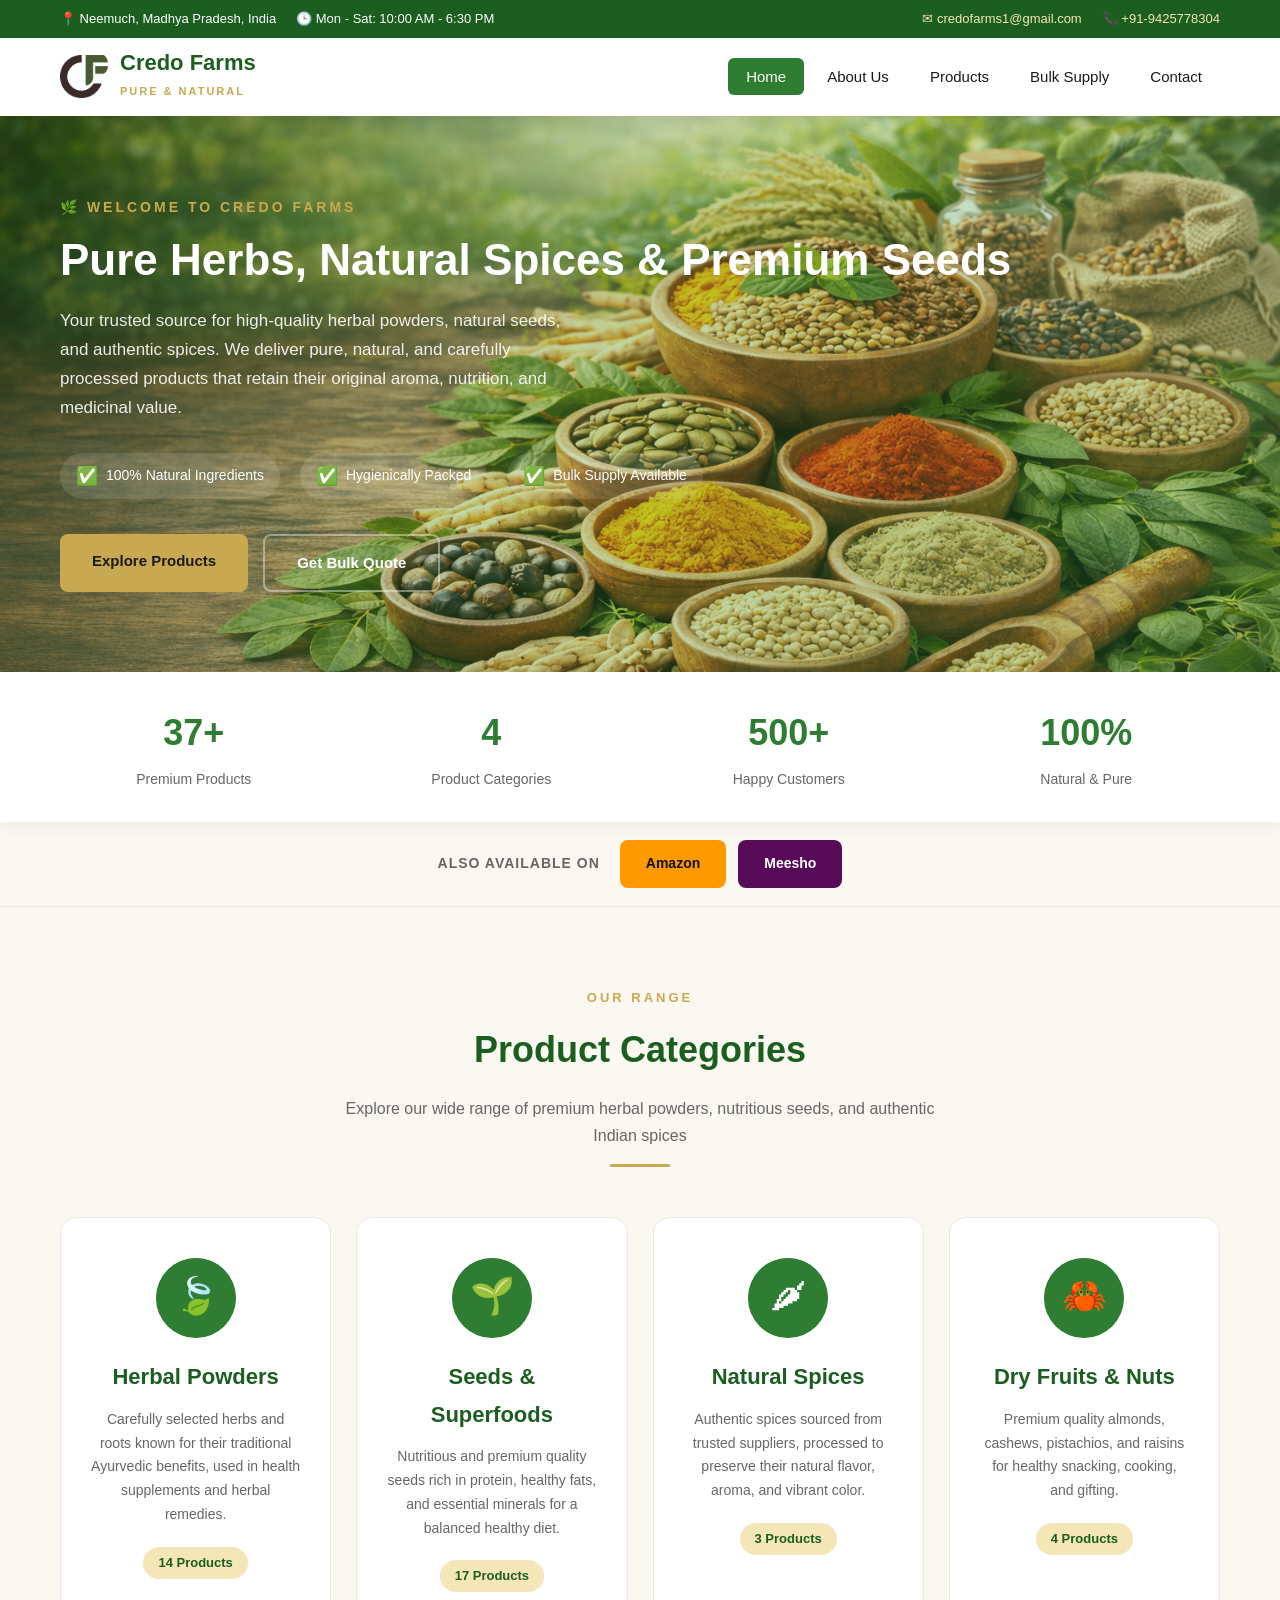
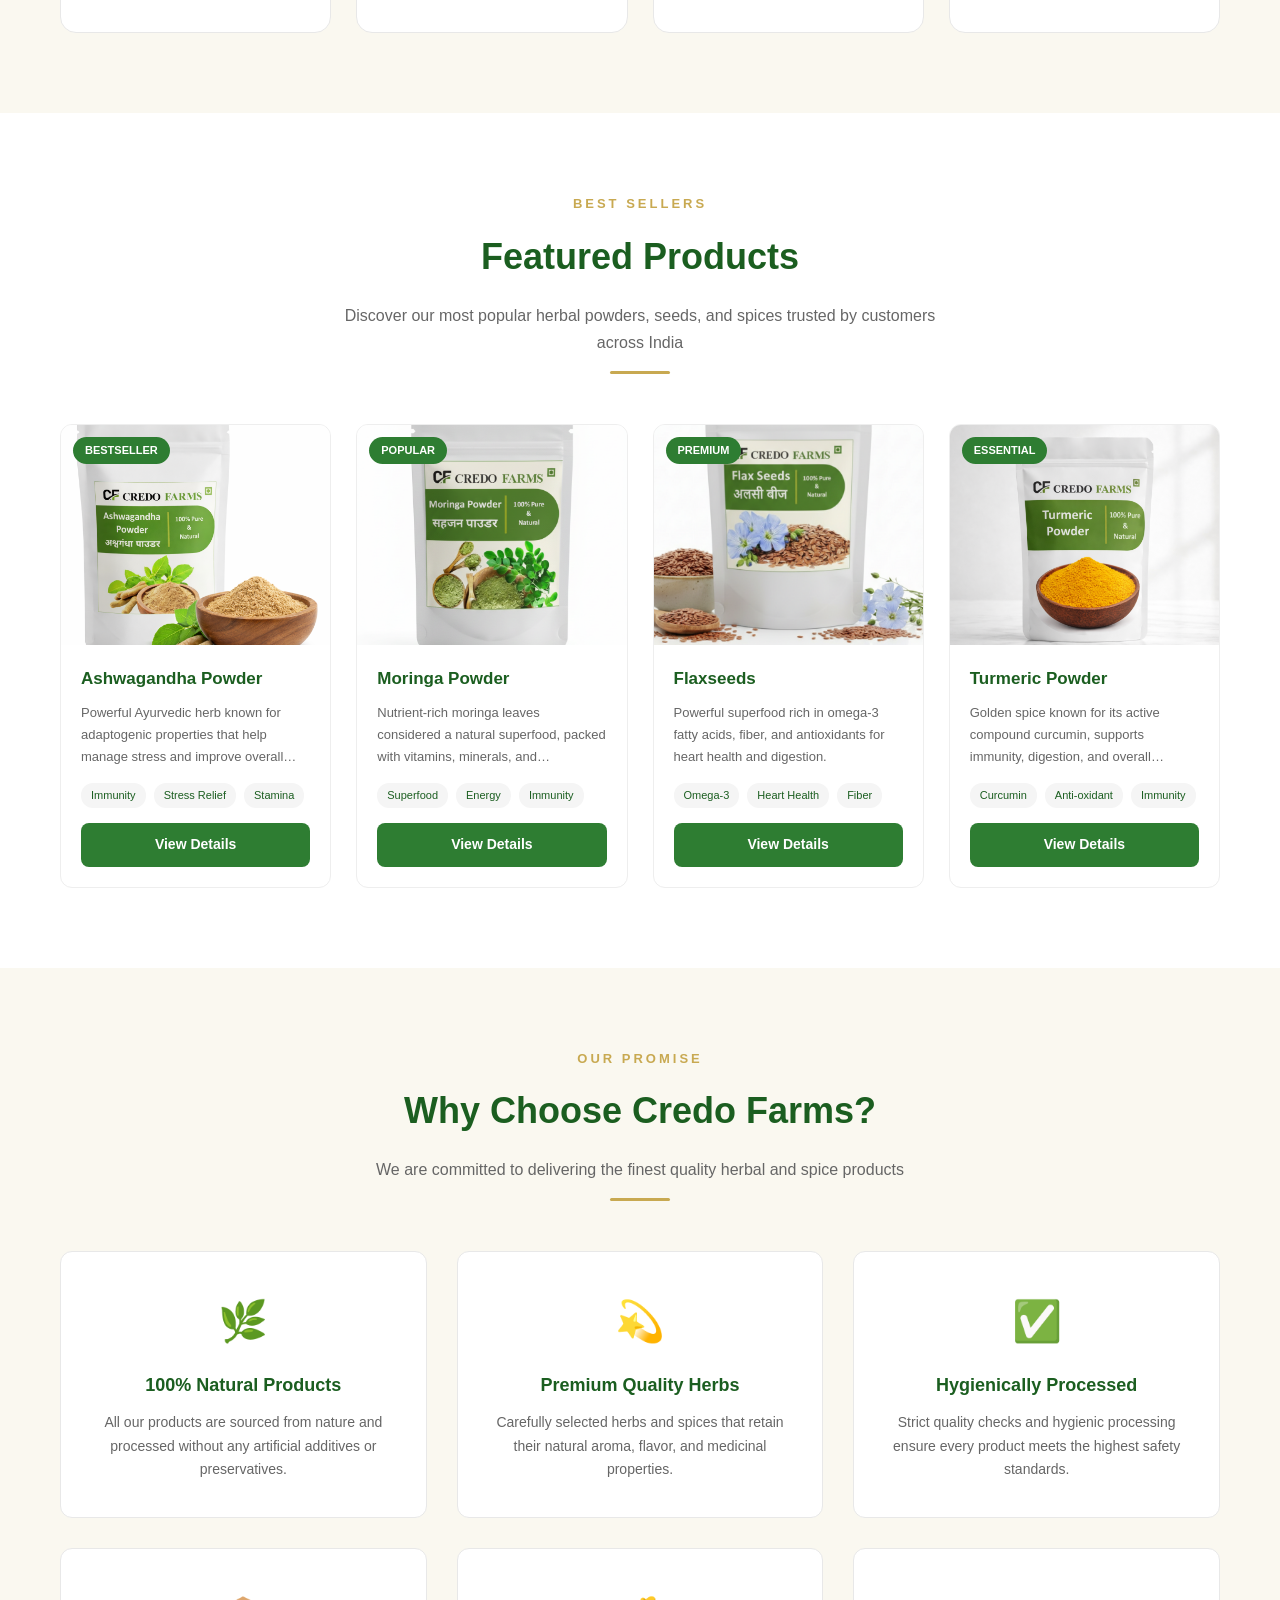
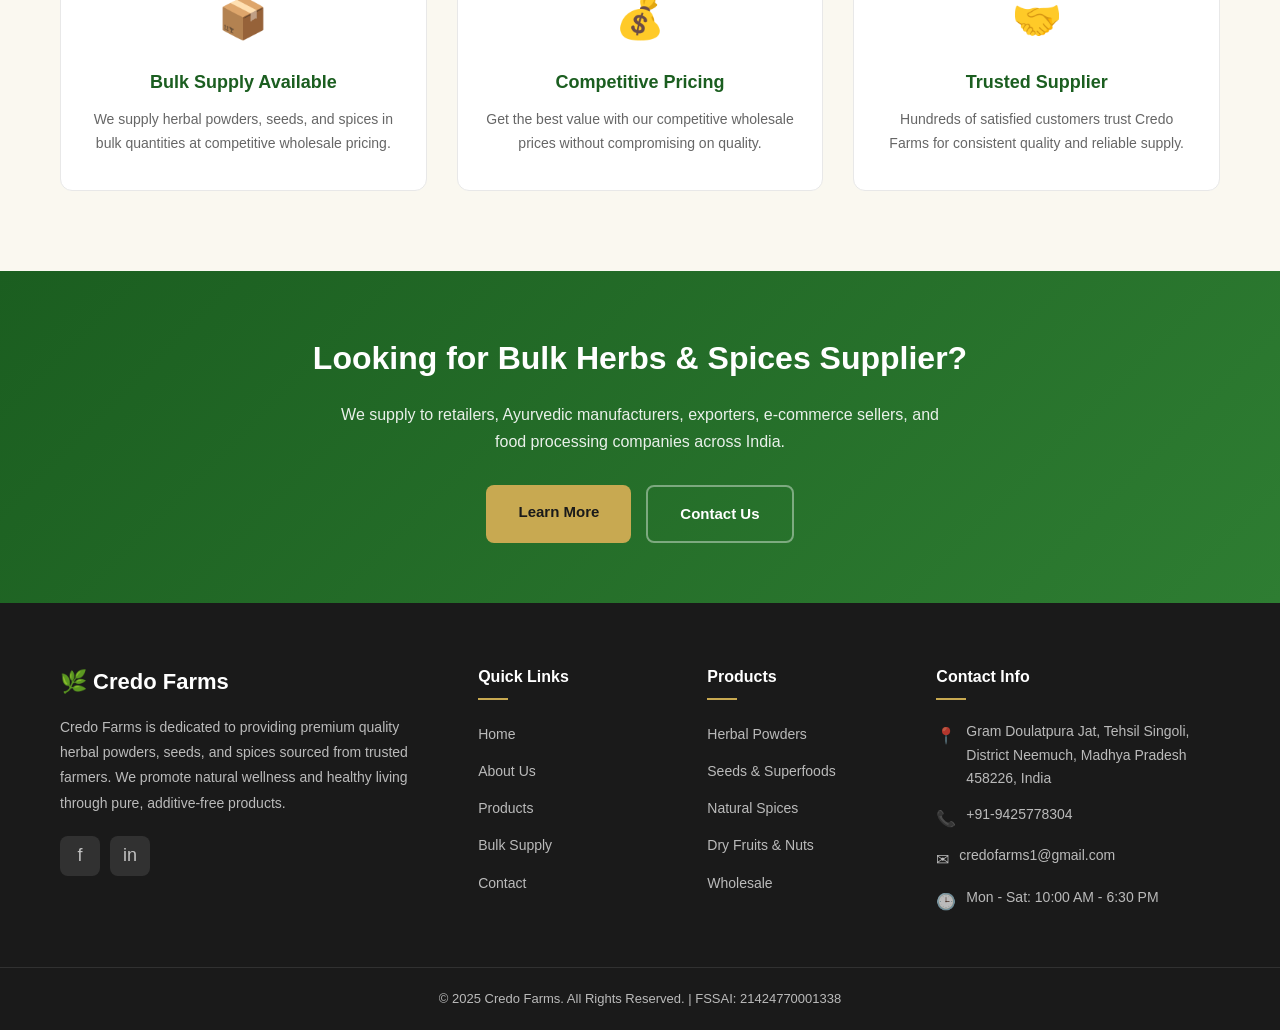
==== commit 93f4d624: "Update hero section with background image and styling improvements - Replace hero banner SVG with PN" ====
--- a/index.html
+++ b/index.html
@@ -7,15 +7,15 @@
     <meta name="keywords" content="Credo Farms, Ayurvedic Herbal Powder Supplier, Bulk Herbal Powder Manufacturer India, Natural Herbal Powder Supplier, Organic Seeds, Indian Spices, Ashwagandha Powder, Moringa Powder, Triphala Powder, Turmeric Powder, Flaxseeds, Chia Seeds, Dry Fruits Wholesale India">
     <meta name="author" content="Credo Farms">
     <meta name="robots" content="index, follow">
-    <link rel="canonical" href="https://www.credofarms.in/">
+    <link rel="canonical" href="https://www.credofarm.in/">
     <title>Credo Farms | Premium Herbs, Seeds & Spices Supplier India</title>
 
     <!-- Open Graph / Facebook -->
     <meta property="og:type" content="website">
-    <meta property="og:url" content="https://www.credofarms.in/">
+    <meta property="og:url" content="https://www.credofarm.in/">
     <meta property="og:title" content="Credo Farms | Premium Herbs, Seeds & Spices Supplier India">
     <meta property="og:description" content="Premium quality herbal powders, natural seeds, authentic spices & dry fruits. 100% Pure & Natural. Bulk supply across India.">
-    <meta property="og:image" content="https://www.credofarms.in/images/logo.jpg">
+    <meta property="og:image" content="https://www.credofarm.in/images/logo.jpg">
     <meta property="og:site_name" content="Credo Farms">
     <meta property="og:locale" content="en_IN">
 
@@ -23,7 +23,7 @@
     <meta name="twitter:card" content="summary_large_image">
     <meta name="twitter:title" content="Credo Farms | Premium Herbs, Seeds & Spices Supplier India">
     <meta name="twitter:description" content="Premium quality herbal powders, natural seeds, authentic spices & dry fruits. 100% Pure & Natural.">
-    <meta name="twitter:image" content="https://www.credofarms.in/images/logo.jpg">
+    <meta name="twitter:image" content="https://www.credofarm.in/images/logo.jpg">
 
     <!-- Favicon -->
     <link rel="icon" type="image/jpeg" href="images/logo.jpg">
@@ -37,8 +37,8 @@
         "@type": "Organization",
         "name": "Credo Farms",
         "alternateName": "Credo Farms - Pure & Natural",
-        "url": "https://www.credofarms.in",
-        "logo": "https://www.credofarms.in/images/logo.jpg",
+        "url": "https://www.credofarm.in",
+        "logo": "https://www.credofarm.in/images/logo.jpg",
         "description": "Premium quality herbal powders, natural seeds, authentic spices & dry fruits supplier from Neemuch, Madhya Pradesh, India.",
         "telephone": "+91-9425778304",
         "email": "credofarms1@gmail.com",
@@ -69,10 +69,10 @@
         "@context": "https://schema.org",
         "@type": "LocalBusiness",
         "name": "Credo Farms",
-        "image": "https://www.credofarms.in/images/logo.jpg",
+        "image": "https://www.credofarm.in/images/logo.jpg",
         "telephone": "+91-9425778304",
         "email": "credofarms1@gmail.com",
-        "url": "https://www.credofarms.in",
+        "url": "https://www.credofarm.in",
         "priceRange": "$$",
         "address": {
             "@type": "PostalAddress",
@@ -99,7 +99,7 @@
         "@context": "https://schema.org",
         "@type": "WebSite",
         "name": "Credo Farms",
-        "url": "https://www.credofarms.in",
+        "url": "https://www.credofarm.in",
         "description": "Premium Herbs, Seeds & Spices Supplier India"
     }
     </script>
@@ -165,9 +165,6 @@
                     <a href="products.html" class="btn btn-primary">Explore Products</a>
                     <a href="contact.html" class="btn btn-outline">Get Bulk Quote</a>
                 </div>
-            </div>
-            <div class="hero-image">
-                <img src="images/banners/hero-banner.svg" alt="Credo Farms Herbal Products">
             </div>
         </div>
     </section>
--- a/style.css
+++ b/style.css
@@ -110,7 +110,9 @@
 
 /* ===== HERO SECTION ===== */
 .hero {
-    background: linear-gradient(135deg, var(--primary-dark) 0%, var(--primary) 50%, #388e3c 100%);
+    background: linear-gradient(135deg, rgba(27,94,32,0.35) 0%, rgba(56,142,60,0.3) 50%, rgba(56,142,60,0.35) 100%), url('images/banners/background-banner.png');
+    background-size: cover;
+    background-position: center;
     color: var(--white);
     padding: 80px 0;
     position: relative;
@@ -158,7 +160,7 @@
     margin-bottom: 20px;
     font-weight: 700;
 }
-.hero-content h2 span { color: var(--gold); }
+.hero-content h2 span { color: var(--white); }
 .hero-content p {
     font-size: 17px;
     opacity: 0.9;
